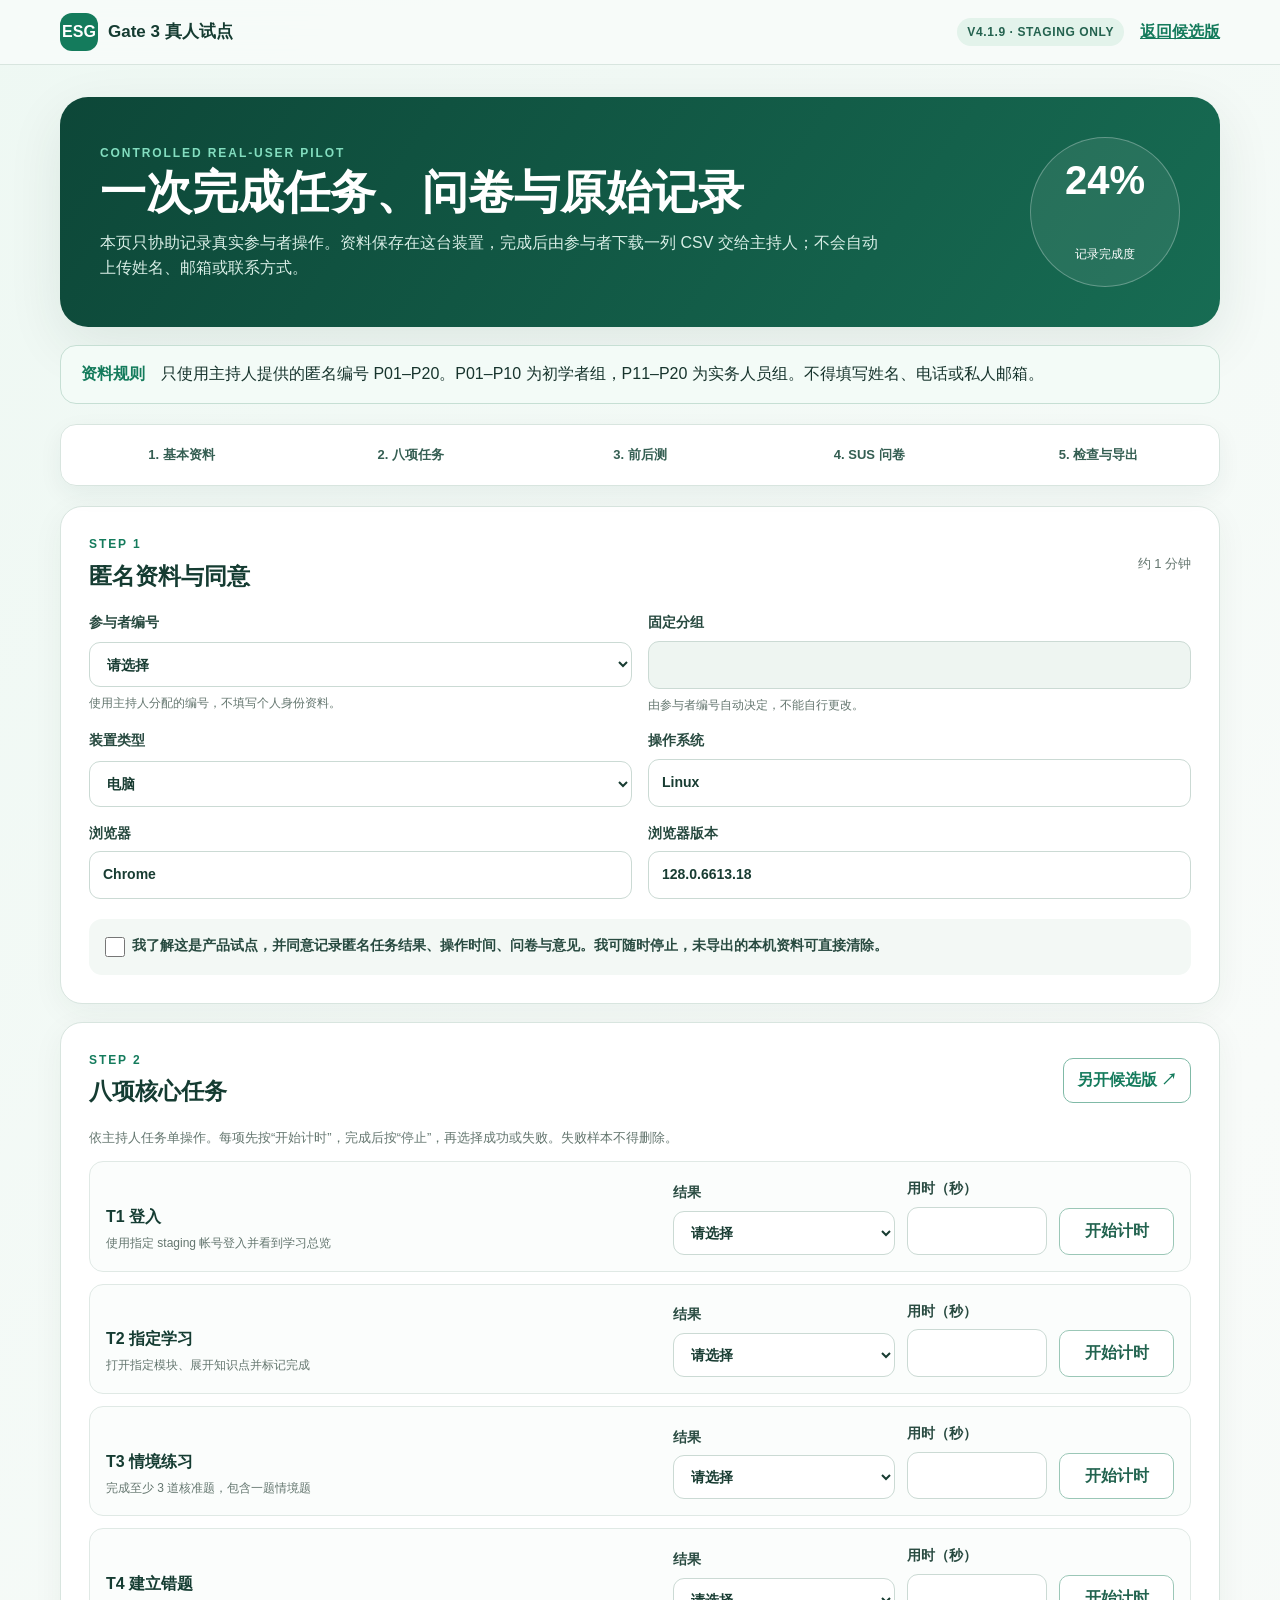
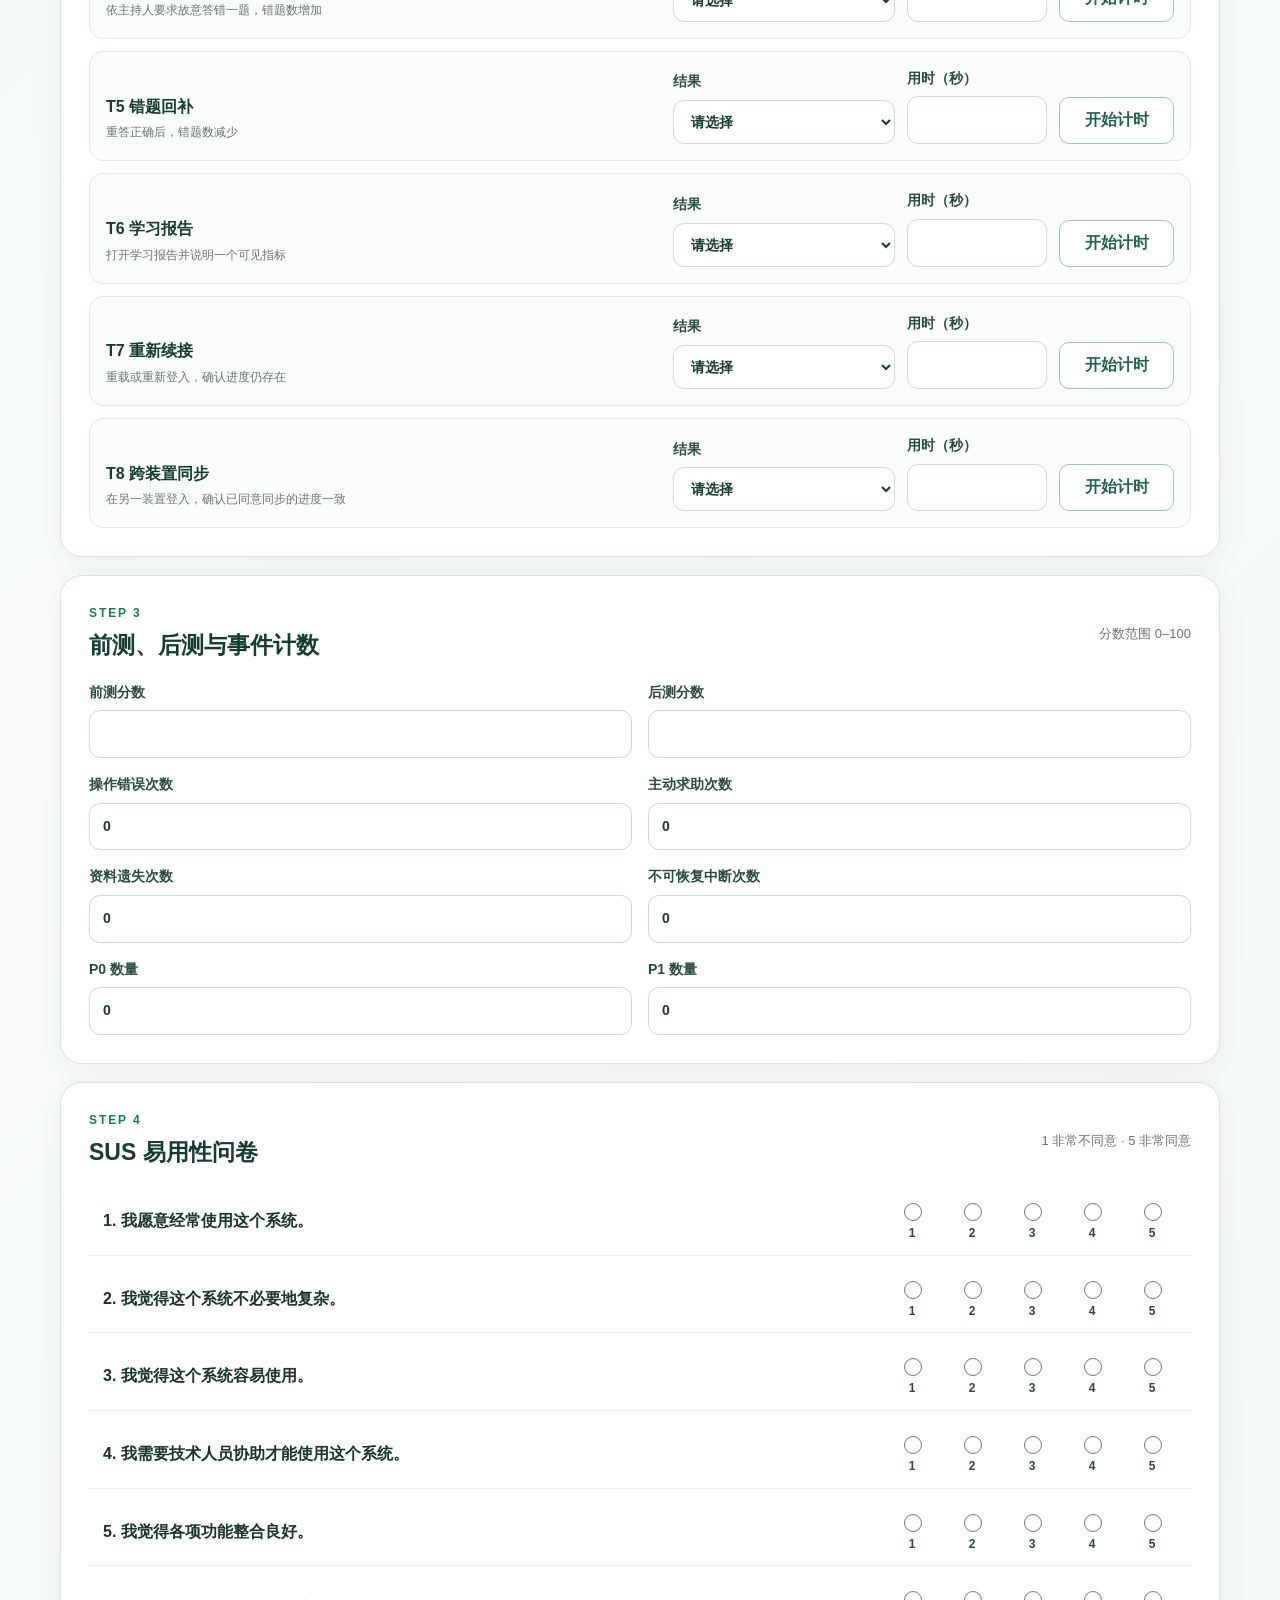
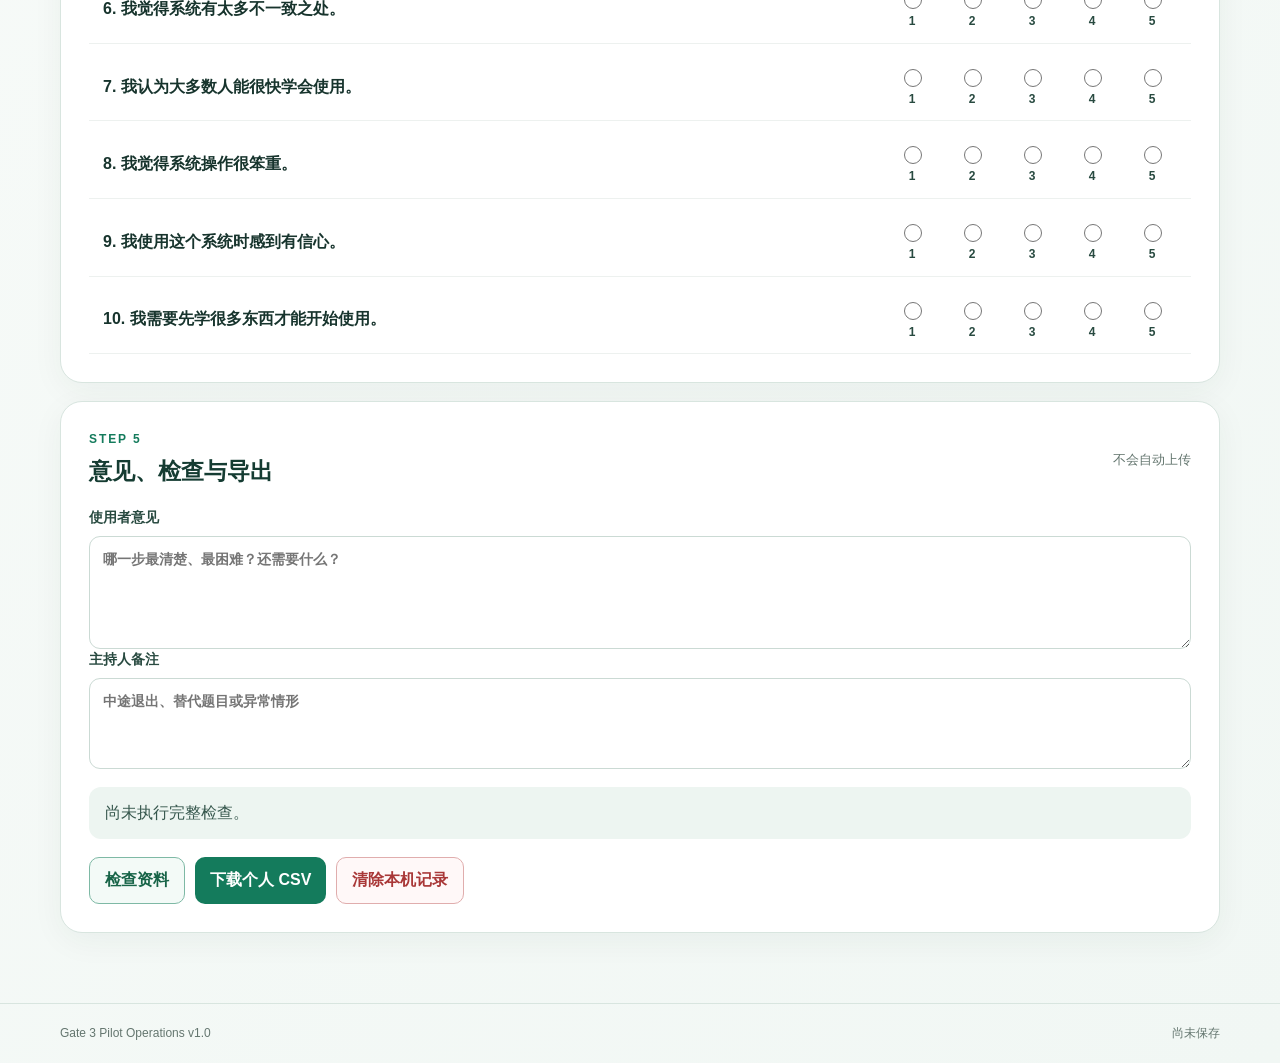
==== pilot.html @ 1724ca21 "feat: add controlled Gate 3 pilot operations" ====
<!doctype html>
<html lang="zh-CN">
<head>
  <meta charset="utf-8">
  <meta name="viewport" content="width=device-width,initial-scale=1,viewport-fit=cover">
  <meta name="referrer" content="no-referrer">
  <meta http-equiv="Content-Security-Policy" content="default-src 'self'; script-src 'self'; style-src 'self'; img-src 'self' data:; font-src 'self'; object-src 'none'; base-uri 'self'; form-action 'self'">
  <title>System-ESG｜Gate 3 真人试点记录</title>
  <link rel="icon" href="assets/favicon.svg" type="image/svg+xml">
  <link rel="stylesheet" href="assets/pilot-v1.css?v=1.0.0">
</head>
<body>
  <header class="topbar">
    <a class="brand" href="index.html" aria-label="返回 System-ESG staging 首页"><span>ESG</span><b>Gate 3 真人试点</b></a>
    <div class="top-actions"><span class="badge">V4.1.9 · STAGING ONLY</span><a href="index.html">返回候选版</a></div>
  </header>

  <main>
    <section class="hero" aria-labelledby="pilotTitle">
      <div><p class="eyebrow">CONTROLLED REAL-USER PILOT</p><h1 id="pilotTitle">一次完成任务、问卷与原始记录</h1><p>本页只协助记录真实参与者操作。资料保存在这台装置，完成后由参与者下载一列 CSV 交给主持人；不会自动上传姓名、邮箱或联系方式。</p></div>
      <div class="hero-score" aria-label="完成进度"><strong id="completionPercent">0%</strong><span>记录完成度</span></div>
    </section>

    <aside class="notice" aria-label="试点资料规则">
      <b>资料规则</b>
      <span>只使用主持人提供的匿名编号 P01–P20。P01–P10 为初学者组，P11–P20 为实务人员组。不得填写姓名、电话或私人邮箱。</span>
    </aside>

    <nav class="steps" aria-label="试点记录步骤">
      <a href="#setup">1. 基本资料</a><a href="#tasks">2. 八项任务</a><a href="#scores">3. 前后测</a><a href="#sus">4. SUS 问卷</a><a href="#export">5. 检查与导出</a>
    </nav>

    <form id="pilotForm" novalidate>
      <section class="panel" id="setup" aria-labelledby="setupTitle">
        <div class="section-head"><div><p>STEP 1</p><h2 id="setupTitle">匿名资料与同意</h2></div><span>约 1 分钟</span></div>
        <div class="grid two">
          <label>参与者编号<select id="participant_id" required aria-describedby="participantHelp"><option value="">请选择</option></select><small id="participantHelp">使用主持人分配的编号，不填写个人身份资料。</small></label>
          <label>固定分组<input id="segment" readonly aria-readonly="true"><small>由参与者编号自动决定，不能自行更改。</small></label>
          <label>装置类型<select id="device" required><option value="">请选择</option><option value="desktop">电脑</option><option value="mobile">手机</option><option value="tablet">平板</option></select></label>
          <label>操作系统<input id="os" required autocomplete="off"></label>
          <label>浏览器<input id="browser" required autocomplete="off"></label>
          <label>浏览器版本<input id="browser_version" required autocomplete="off"></label>
        </div>
        <label class="consent"><input id="pilotConsent" type="checkbox" required> <span>我了解这是产品试点，并同意记录匿名任务结果、操作时间、问卷与意见。我可随时停止，未导出的本机资料可直接清除。</span></label>
      </section>

      <section class="panel" id="tasks" aria-labelledby="tasksTitle">
        <div class="section-head"><div><p>STEP 2</p><h2 id="tasksTitle">八项核心任务</h2></div><a class="launch" href="index.html" target="_blank" rel="noopener">另开候选版 ↗</a></div>
        <p class="help">依主持人任务单操作。每项先按“开始计时”，完成后按“停止”，再选择成功或失败。失败样本不得删除。</p>
        <div class="task-list" id="taskList"></div>
      </section>

      <section class="panel" id="scores" aria-labelledby="scoresTitle">
        <div class="section-head"><div><p>STEP 3</p><h2 id="scoresTitle">前测、后测与事件计数</h2></div><span>分数范围 0–100</span></div>
        <div class="grid two">
          <label>前测分数<input id="pre_score" type="number" min="0" max="100" step="1" inputmode="numeric" required></label>
          <label>后测分数<input id="post_score" type="number" min="0" max="100" step="1" inputmode="numeric" required></label>
          <label>操作错误次数<input id="operation_error_count" type="number" min="0" step="1" value="0" inputmode="numeric" required></label>
          <label>主动求助次数<input id="help_count" type="number" min="0" step="1" value="0" inputmode="numeric" required></label>
          <label>资料遗失次数<input id="data_loss_count" type="number" min="0" step="1" value="0" inputmode="numeric" required></label>
          <label>不可恢复中断次数<input id="unrecoverable_block_count" type="number" min="0" step="1" value="0" inputmode="numeric" required></label>
          <label>P0 数量<input id="p0_count" type="number" min="0" step="1" value="0" inputmode="numeric" required></label>
          <label>P1 数量<input id="p1_count" type="number" min="0" step="1" value="0" inputmode="numeric" required></label>
        </div>
      </section>

      <section class="panel" id="sus" aria-labelledby="susTitle">
        <div class="section-head"><div><p>STEP 4</p><h2 id="susTitle">SUS 易用性问卷</h2></div><span>1 非常不同意 · 5 非常同意</span></div>
        <div id="susList" class="sus-list"></div>
      </section>

      <section class="panel" id="export" aria-labelledby="exportTitle">
        <div class="section-head"><div><p>STEP 5</p><h2 id="exportTitle">意见、检查与导出</h2></div><span>不会自动上传</span></div>
        <label>使用者意见<textarea id="feedback" rows="4" maxlength="1000" placeholder="哪一步最清楚、最困难？还需要什么？"></textarea></label>
        <label>主持人备注<textarea id="notes" rows="3" maxlength="1000" placeholder="中途退出、替代题目或异常情形"></textarea></label>
        <div class="validation" id="validationResult" role="status" aria-live="polite">尚未执行完整检查。</div>
        <div class="actions"><button class="secondary" id="validatePilot" type="button">检查资料</button><button class="primary" id="exportPilot" type="button">下载个人 CSV</button><button class="danger" id="resetPilot" type="button">清除本机记录</button></div>
      </section>
    </form>
  </main>

  <footer><span>Gate 3 Pilot Operations v1.0</span><span id="saveState" role="status" aria-live="polite">尚未保存</span></footer>
  <script src="assets/pilot-v1.js?v=1.0.0" defer></script>
</body>
</html>
---- assets/pilot-v1.css ----
:root{--ink:#153c32;--brand:#147b5c;--brand2:#2fba8c;--paper:#f6faf7;--line:#d8e5df;--muted:#64766f;--danger:#a93838;--shadow:0 18px 55px rgba(19,59,48,.09)}
*{box-sizing:border-box}html{scroll-behavior:smooth}body{margin:0;background:linear-gradient(135deg,#eef8f3 0,#f8fbf9 42%,#f1f7f4 100%);color:#17342d;font-family:Inter,"Noto Sans SC","Microsoft YaHei",sans-serif;line-height:1.55}.topbar{position:sticky;top:0;z-index:10;display:flex;align-items:center;justify-content:space-between;padding:13px max(24px,calc((100vw - 1160px)/2));background:rgba(247,251,249,.94);border-bottom:1px solid var(--line);backdrop-filter:blur(14px)}.brand{display:flex;align-items:center;gap:10px;color:var(--ink);text-decoration:none}.brand span{display:grid;place-items:center;width:38px;height:38px;border-radius:12px;background:var(--brand);color:#fff;font-weight:800}.brand b{font-size:17px}.top-actions{display:flex;gap:16px;align-items:center}.top-actions a{color:var(--brand);font-weight:700}.badge{padding:5px 10px;border-radius:999px;background:#e3f3eb;color:#24624f;font-size:12px;font-weight:800;letter-spacing:.05em}main{width:min(1160px,calc(100% - 32px));margin:32px auto 70px}.hero{display:flex;align-items:center;justify-content:space-between;gap:28px;padding:40px;border-radius:28px;background:linear-gradient(125deg,#0d4738,#176c53);color:#fff;box-shadow:var(--shadow)}.eyebrow,.section-head p{margin:0 0 5px;color:#83dec0;font-size:12px;font-weight:800;letter-spacing:.16em}.hero h1{max-width:760px;margin:0 0 12px;font-size:clamp(28px,5vw,46px);line-height:1.12}.hero p:not(.eyebrow){max-width:780px;margin:0;color:#d8eee6}.hero-score{flex:0 0 150px;display:grid;place-items:center;min-height:150px;border:1px solid rgba(255,255,255,.28);border-radius:50%;background:rgba(255,255,255,.08)}.hero-score strong{font-size:40px;line-height:1}.hero-score span{font-size:12px}.notice{display:flex;gap:16px;margin:18px 0;padding:16px 20px;border:1px solid #c6dfd4;border-radius:16px;background:#f3fbf7}.notice b{white-space:nowrap;color:var(--brand)}.steps{position:sticky;top:65px;z-index:9;display:flex;gap:8px;margin:20px 0;padding:10px;border:1px solid var(--line);border-radius:16px;background:rgba(255,255,255,.94);overflow:auto;box-shadow:0 8px 25px rgba(20,58,48,.06)}.steps a{flex:1;min-width:135px;padding:10px;border-radius:10px;color:#345e52;text-align:center;text-decoration:none;font-size:13px;font-weight:750}.steps a:hover,.steps a:focus-visible{background:#e6f5ee;outline:2px solid #49a98a;outline-offset:1px}.panel{scroll-margin-top:140px;margin:18px 0;padding:28px;border:1px solid var(--line);border-radius:22px;background:#fff;box-shadow:0 8px 32px rgba(20,58,48,.05)}.section-head{display:flex;align-items:center;justify-content:space-between;gap:16px;margin-bottom:18px}.section-head h2{margin:0;color:var(--ink);font-size:23px}.section-head p{color:var(--brand)}.section-head>span,.help{color:var(--muted);font-size:13px}.grid{display:grid;gap:16px}.grid.two{grid-template-columns:repeat(2,minmax(0,1fr))}label{display:grid;gap:7px;color:#284a40;font-size:14px;font-weight:750}label small{color:var(--muted);font-size:12px;font-weight:500}input,select,textarea{width:100%;padding:12px 13px;border:1px solid #cbdad4;border-radius:11px;background:#fff;color:#183c32;font:inherit}input:focus,select:focus,textarea:focus{border-color:#26906d;outline:3px solid rgba(38,144,109,.15)}input[readonly]{background:#eef5f1;color:#526961}.consent{grid-template-columns:auto 1fr;align-items:start;margin-top:20px;padding:16px;border-radius:13px;background:#f3f8f5}.consent input{width:20px;height:20px;margin:2px 0}.launch{padding:9px 13px;border:1px solid #80baa7;border-radius:10px;color:var(--brand);font-weight:750;text-decoration:none}.task-list{display:grid;gap:12px}.task-row{display:grid;grid-template-columns:minmax(240px,1.5fr) minmax(130px,.6fr) 140px 115px;align-items:end;gap:12px;padding:16px;border:1px solid #e0e9e5;border-radius:14px;background:#fbfdfc}.task-copy b{display:block;color:var(--ink)}.task-copy span{color:var(--muted);font-size:12px}.timer-button,.primary,.secondary,.danger{min-height:44px;border-radius:10px;padding:10px 15px;font:inherit;font-weight:800;cursor:pointer}.timer-button{border:1px solid #9bc7b7;background:#fff;color:#22634f}.timer-button.running{background:#fff0dc;border-color:#e0a55c;color:#855216}.primary{border:0;background:var(--brand);color:#fff}.secondary{border:1px solid #7eb9a5;background:#f3faf7;color:#176448}.danger{border:1px solid #e0adad;background:#fff8f8;color:var(--danger)}button:focus-visible,a:focus-visible{outline:3px solid #efc15f;outline-offset:2px}.sus-list{display:grid;gap:10px}.sus-row{display:grid;grid-template-columns:minmax(260px,1fr) repeat(5,54px);gap:6px;align-items:center;padding:12px;border-bottom:1px solid #edf1ef}.sus-row fieldset{display:contents}.sus-row legend{font-weight:650}.sus-choice{display:grid;place-items:center;gap:3px;font-size:12px;font-weight:600}.sus-choice input{width:18px;height:18px}.validation{margin:18px 0;padding:14px 16px;border-radius:12px;background:#edf5f1;color:#36574d}.validation.error{background:#fff1f1;color:#812f2f}.validation.success{background:#e4f6ed;color:#176448}.actions{display:flex;flex-wrap:wrap;gap:10px}footer{display:flex;justify-content:space-between;padding:20px max(24px,calc((100vw - 1160px)/2));border-top:1px solid var(--line);color:var(--muted);font-size:12px}
@media(max-width:760px){.topbar{padding:10px 14px}.brand b{font-size:14px}.badge{display:none}.top-actions{gap:8px;font-size:13px}main{width:min(100% - 20px,1160px);margin-top:18px}.hero{align-items:flex-start;padding:25px 20px;border-radius:20px}.hero-score{flex-basis:86px;min-height:86px}.hero-score strong{font-size:26px}.hero-score span{font-size:10px}.notice{display:block}.notice b{display:block;margin-bottom:5px}.steps{top:59px;margin:12px 0}.panel{scroll-margin-top:128px;padding:20px 15px;border-radius:17px}.section-head{align-items:flex-start}.section-head h2{font-size:20px}.grid.two{grid-template-columns:1fr}.task-row{grid-template-columns:1fr 1fr}.task-copy{grid-column:1/-1}.sus-row{grid-template-columns:1fr repeat(5,1fr);padding:13px 2px}.sus-row legend{grid-column:1/-1;margin-bottom:6px}.actions button{flex:1 1 145px}.hero p:not(.eyebrow){font-size:14px}footer{padding:18px 14px}}
@media(max-width:430px){.hero{display:block}.hero-score{width:90px;margin:20px 0 0}.task-row{grid-template-columns:1fr}.task-copy{grid-column:auto}.sus-row{grid-template-columns:repeat(5,1fr)}.sus-row legend{grid-column:1/-1}.section-head{display:block}.section-head>a,.section-head>span{display:inline-block;margin-top:8px}}
@media(prefers-reduced-motion:reduce){html{scroll-behavior:auto}}
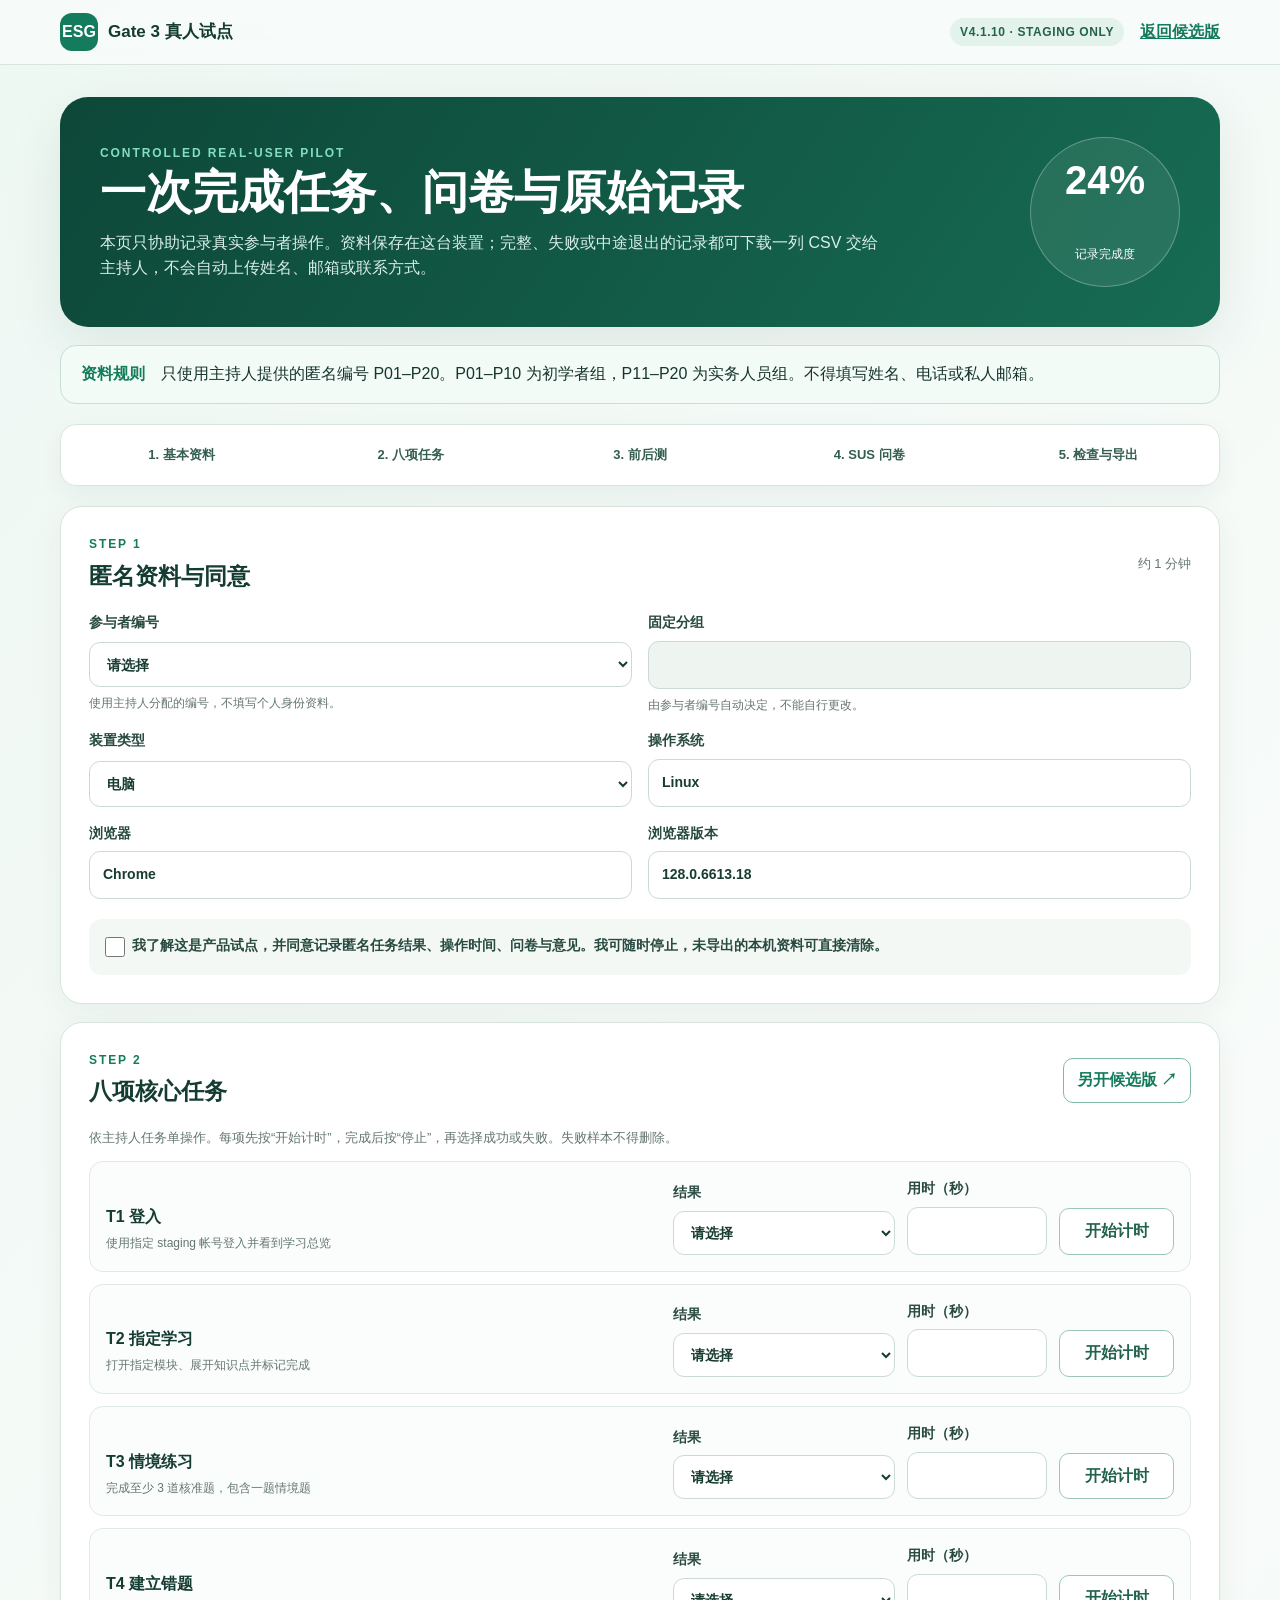
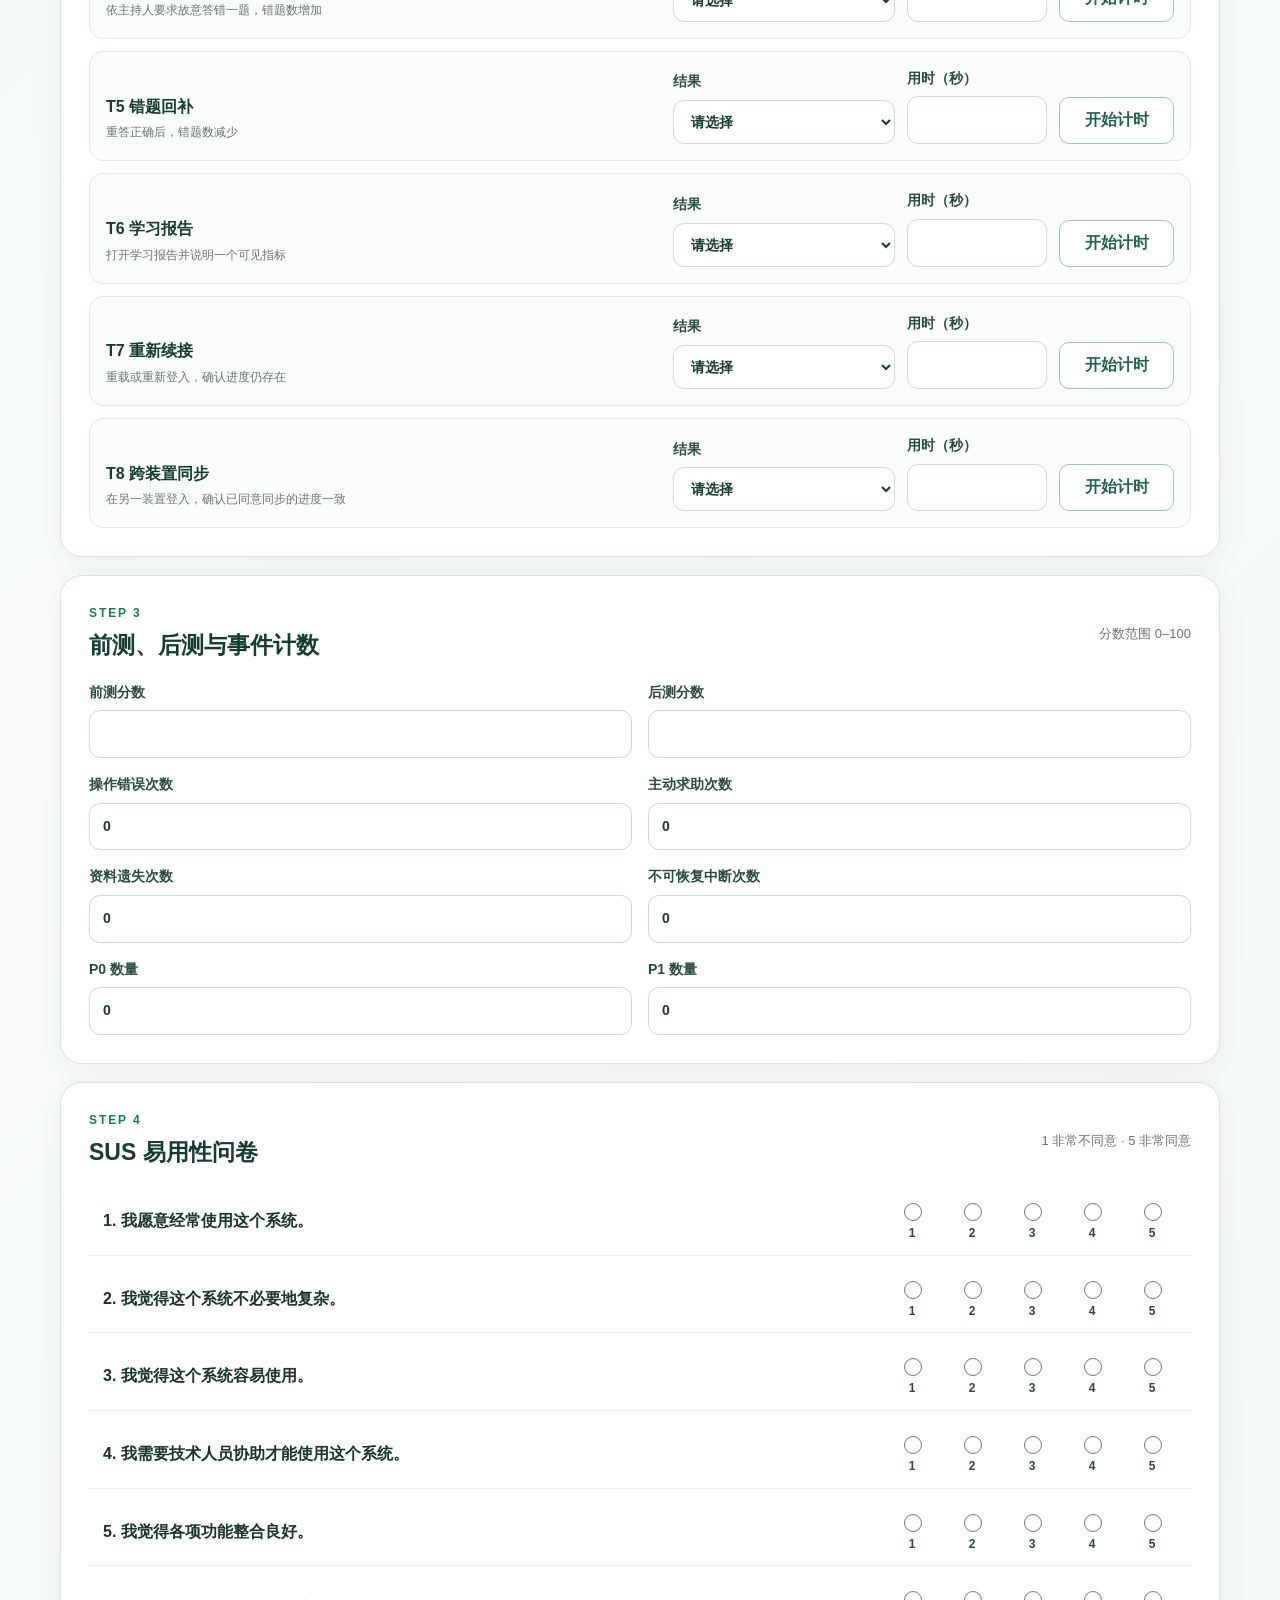
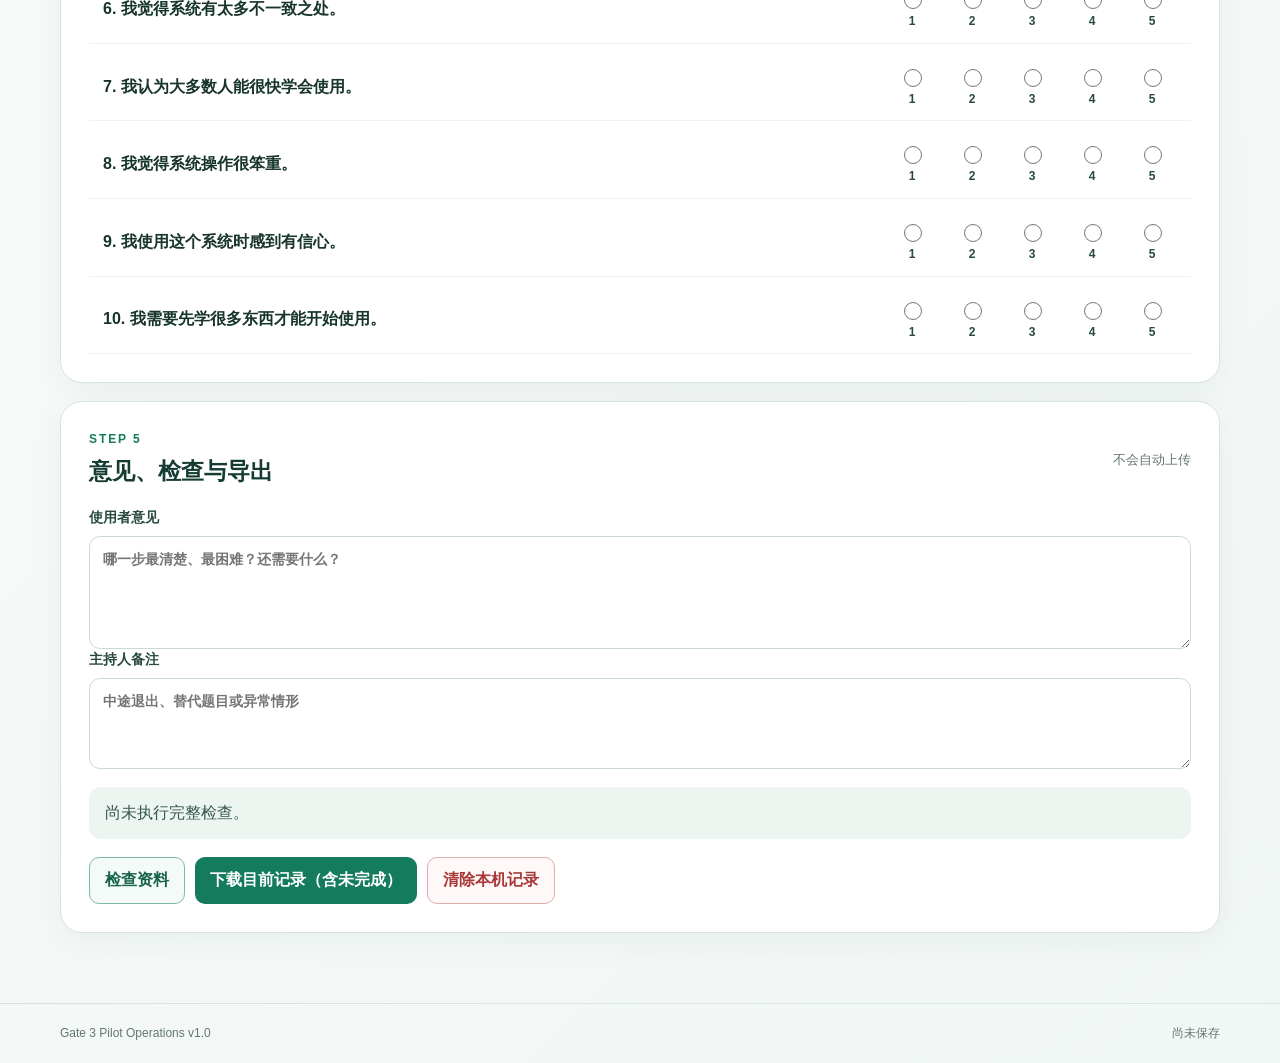
==== commit 7756b8c1: "fix: preserve incomplete pilots and preempt stale sync" ====
--- a/pilot.html
+++ b/pilot.html
@@ -12,12 +12,12 @@
 <body>
   <header class="topbar">
     <a class="brand" href="index.html" aria-label="返回 System-ESG staging 首页"><span>ESG</span><b>Gate 3 真人试点</b></a>
-    <div class="top-actions"><span class="badge">V4.1.9 · STAGING ONLY</span><a href="index.html">返回候选版</a></div>
+    <div class="top-actions"><span class="badge">V4.1.10 · STAGING ONLY</span><a href="index.html">返回候选版</a></div>
   </header>
 
   <main>
     <section class="hero" aria-labelledby="pilotTitle">
-      <div><p class="eyebrow">CONTROLLED REAL-USER PILOT</p><h1 id="pilotTitle">一次完成任务、问卷与原始记录</h1><p>本页只协助记录真实参与者操作。资料保存在这台装置，完成后由参与者下载一列 CSV 交给主持人；不会自动上传姓名、邮箱或联系方式。</p></div>
+      <div><p class="eyebrow">CONTROLLED REAL-USER PILOT</p><h1 id="pilotTitle">一次完成任务、问卷与原始记录</h1><p>本页只协助记录真实参与者操作。资料保存在这台装置；完整、失败或中途退出的记录都可下载一列 CSV 交给主持人，不会自动上传姓名、邮箱或联系方式。</p></div>
       <div class="hero-score" aria-label="完成进度"><strong id="completionPercent">0%</strong><span>记录完成度</span></div>
     </section>
 
@@ -74,7 +74,7 @@
         <label>使用者意见<textarea id="feedback" rows="4" maxlength="1000" placeholder="哪一步最清楚、最困难？还需要什么？"></textarea></label>
         <label>主持人备注<textarea id="notes" rows="3" maxlength="1000" placeholder="中途退出、替代题目或异常情形"></textarea></label>
         <div class="validation" id="validationResult" role="status" aria-live="polite">尚未执行完整检查。</div>
-        <div class="actions"><button class="secondary" id="validatePilot" type="button">检查资料</button><button class="primary" id="exportPilot" type="button">下载个人 CSV</button><button class="danger" id="resetPilot" type="button">清除本机记录</button></div>
+        <div class="actions"><button class="secondary" id="validatePilot" type="button">检查资料</button><button class="primary" id="exportPilot" type="button">下载目前记录（含未完成）</button><button class="danger" id="resetPilot" type="button">清除本机记录</button></div>
       </section>
     </form>
   </main>
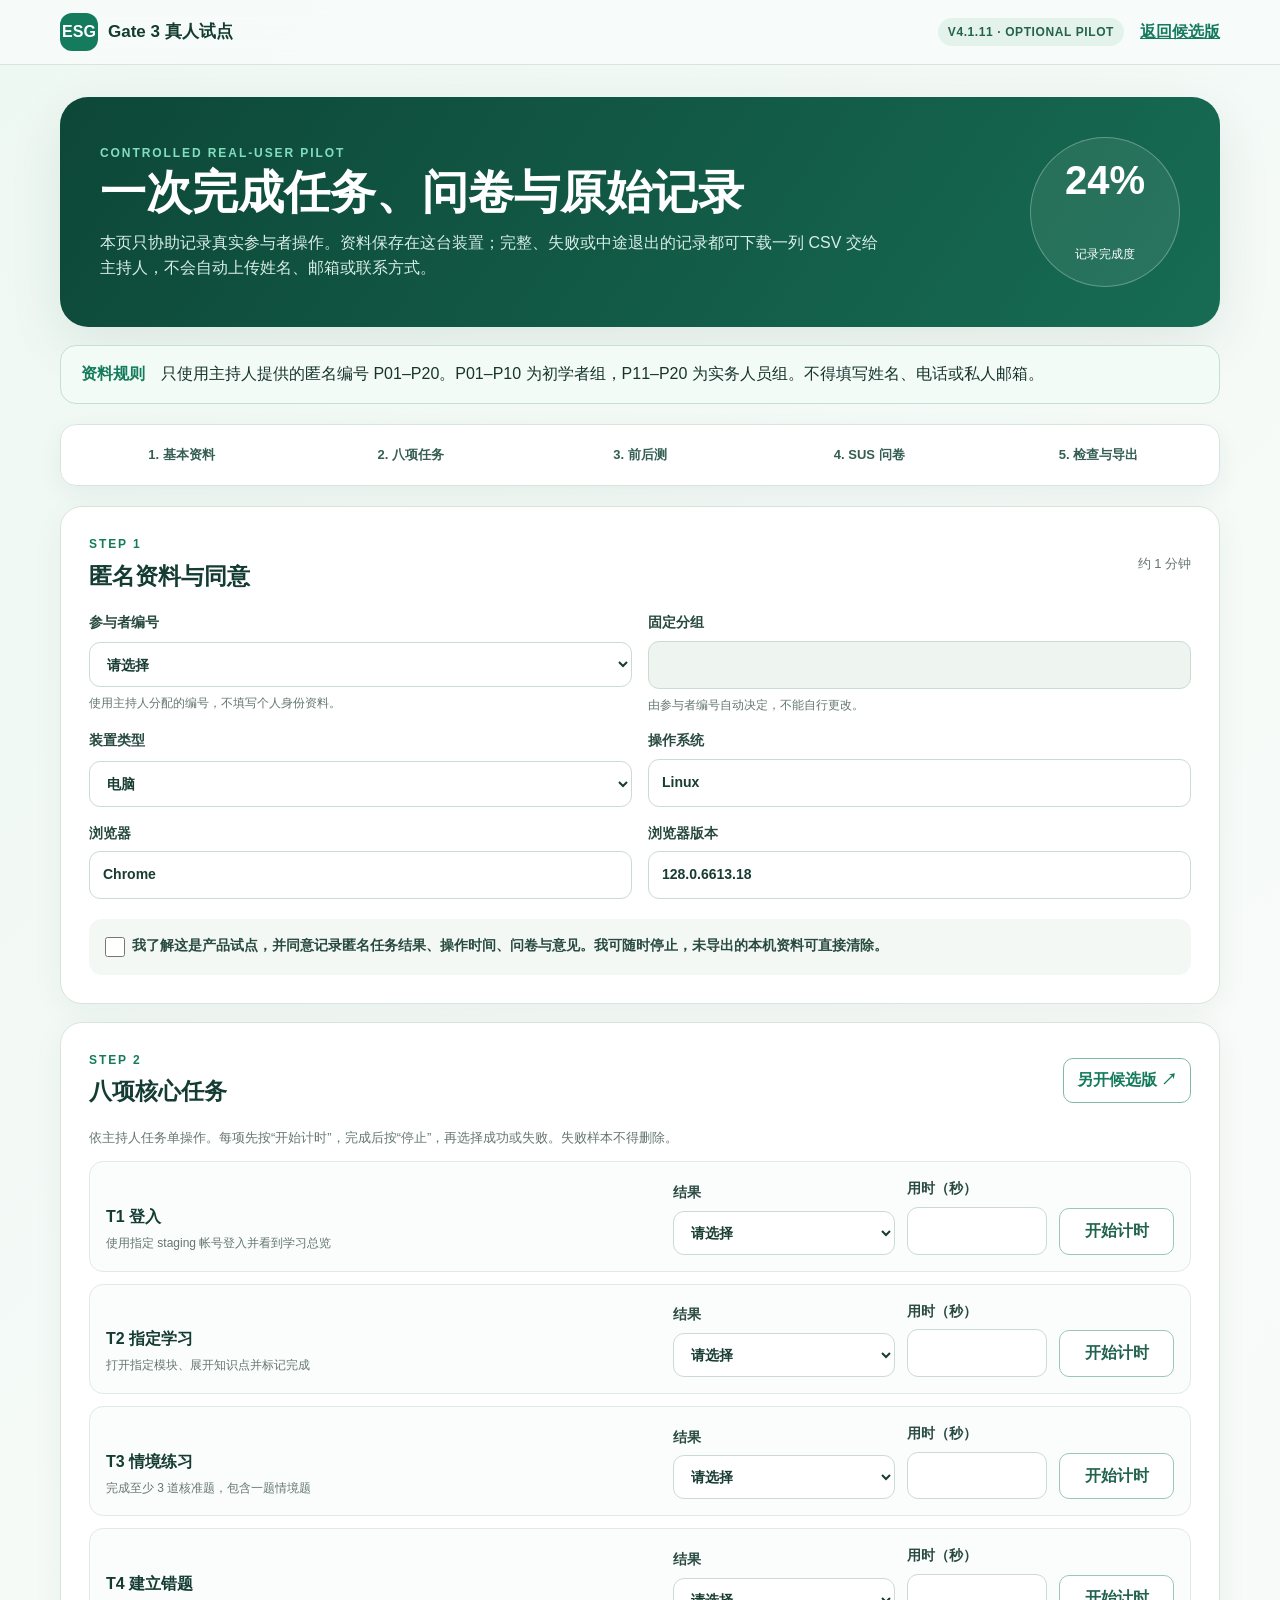
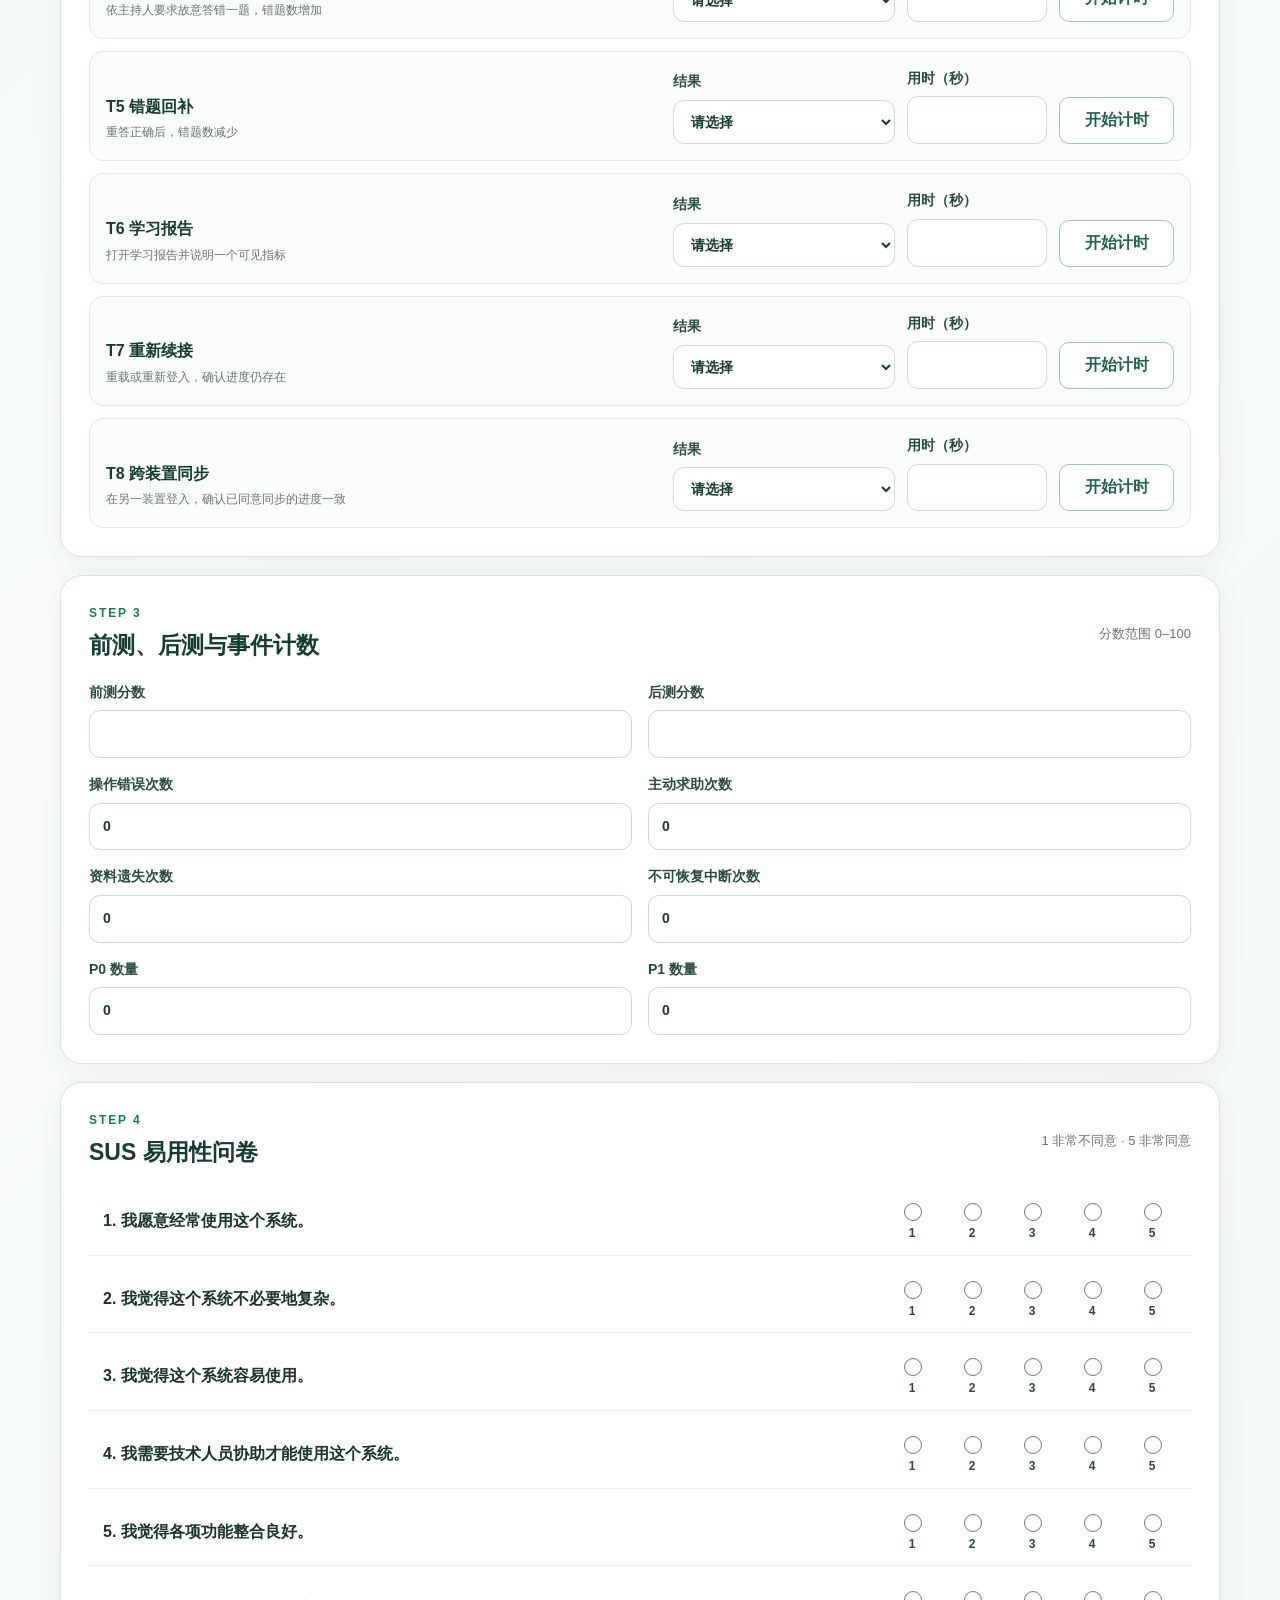
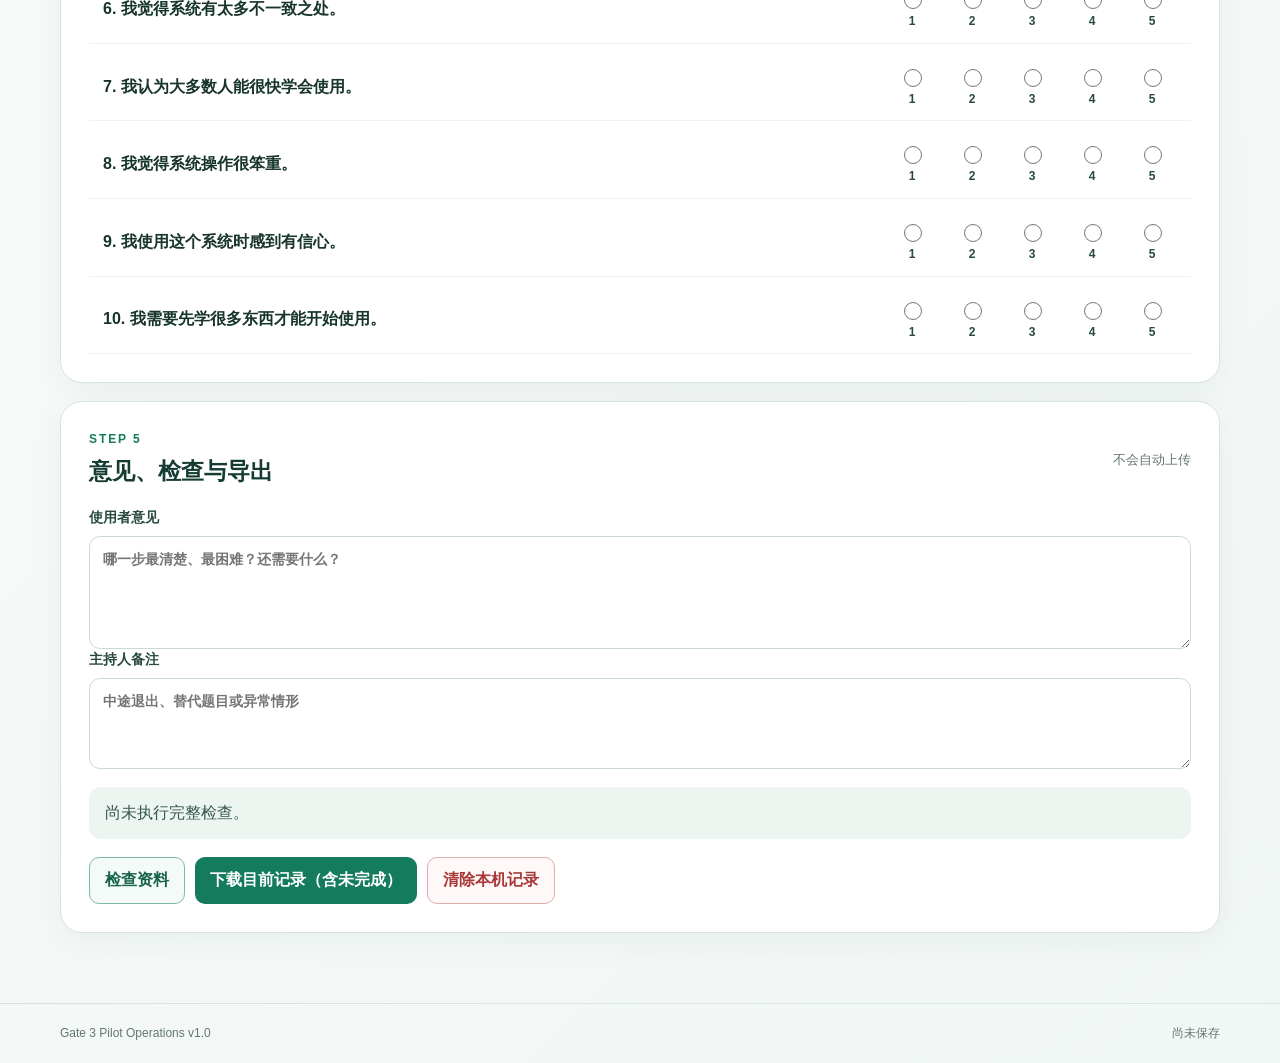
==== commit f2ce85d4: "fix: complete V4.1.11 technical acceptance" ====
--- a/pilot.html
+++ b/pilot.html
@@ -12,7 +12,7 @@
 <body>
   <header class="topbar">
     <a class="brand" href="index.html" aria-label="返回 System-ESG staging 首页"><span>ESG</span><b>Gate 3 真人试点</b></a>
-    <div class="top-actions"><span class="badge">V4.1.10 · STAGING ONLY</span><a href="index.html">返回候选版</a></div>
+    <div class="top-actions"><span class="badge">V4.1.11 · OPTIONAL PILOT</span><a href="index.html">返回候选版</a></div>
   </header>
 
   <main>
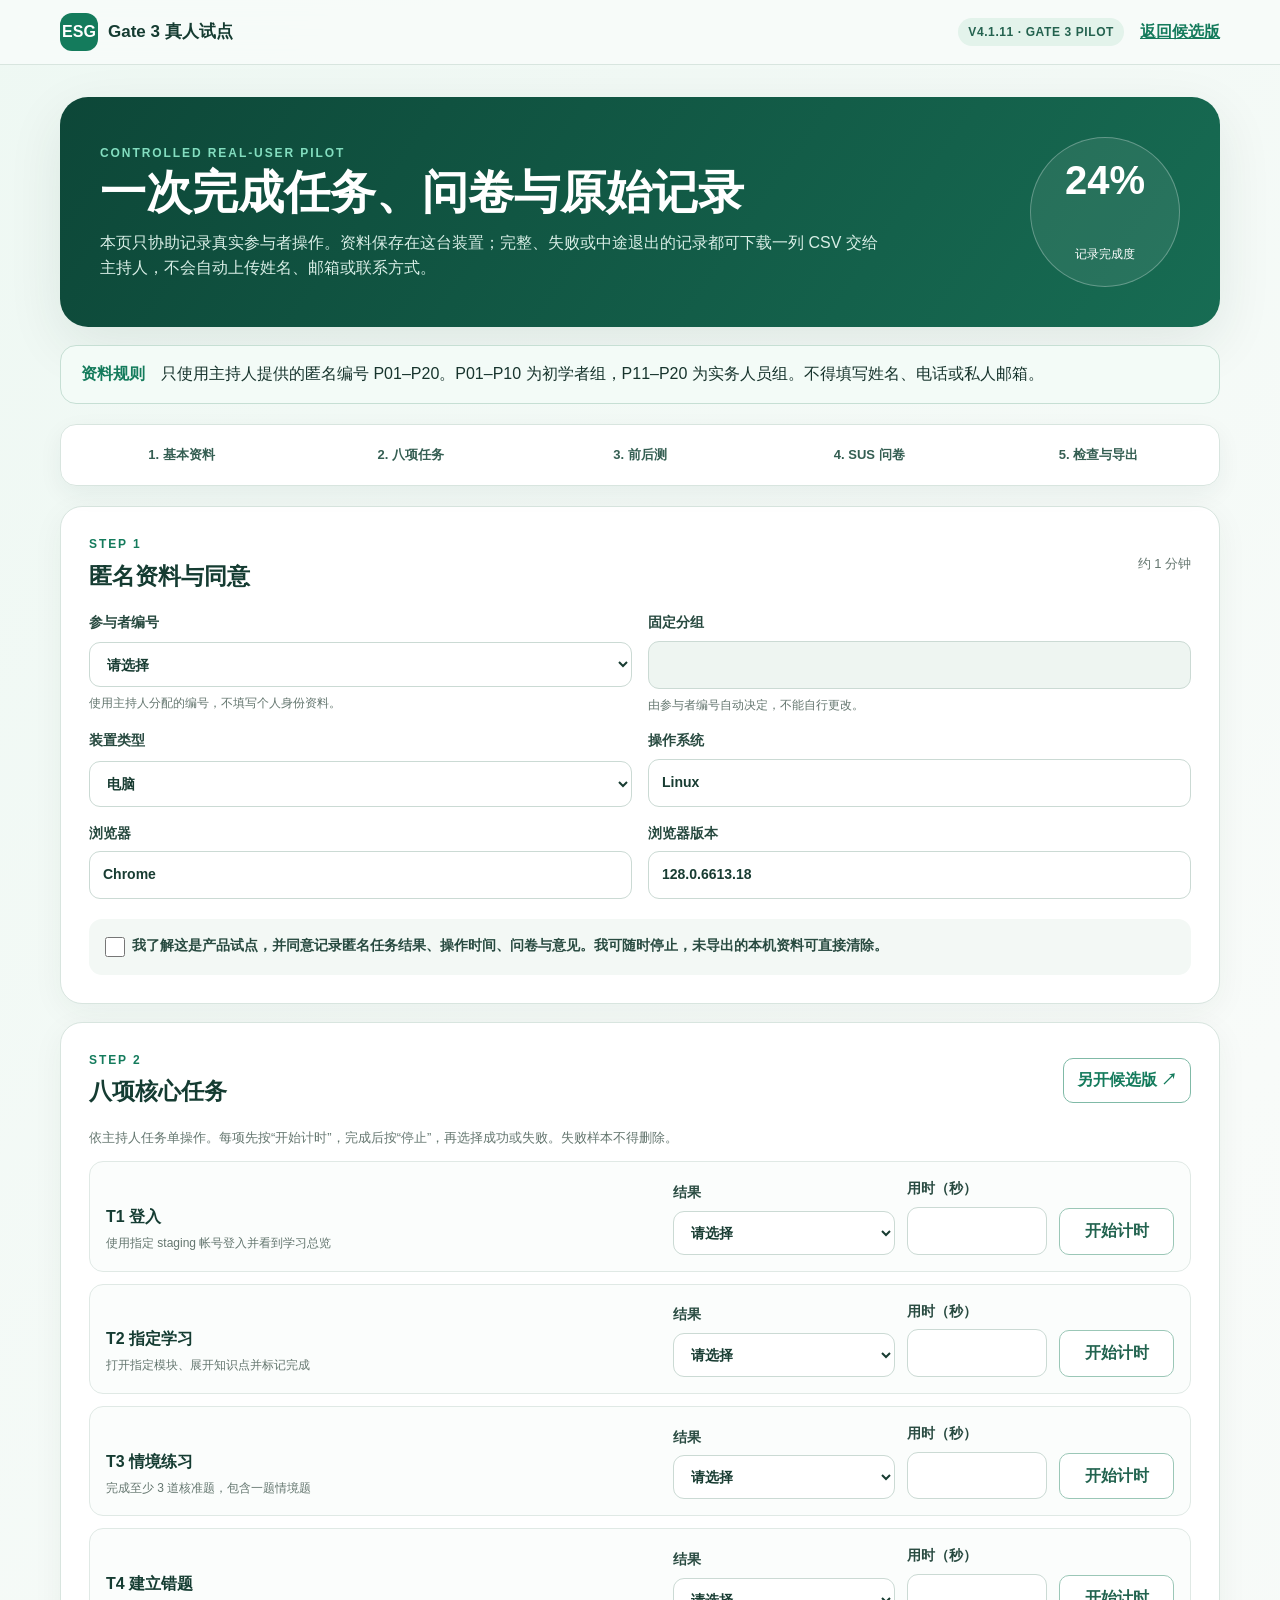
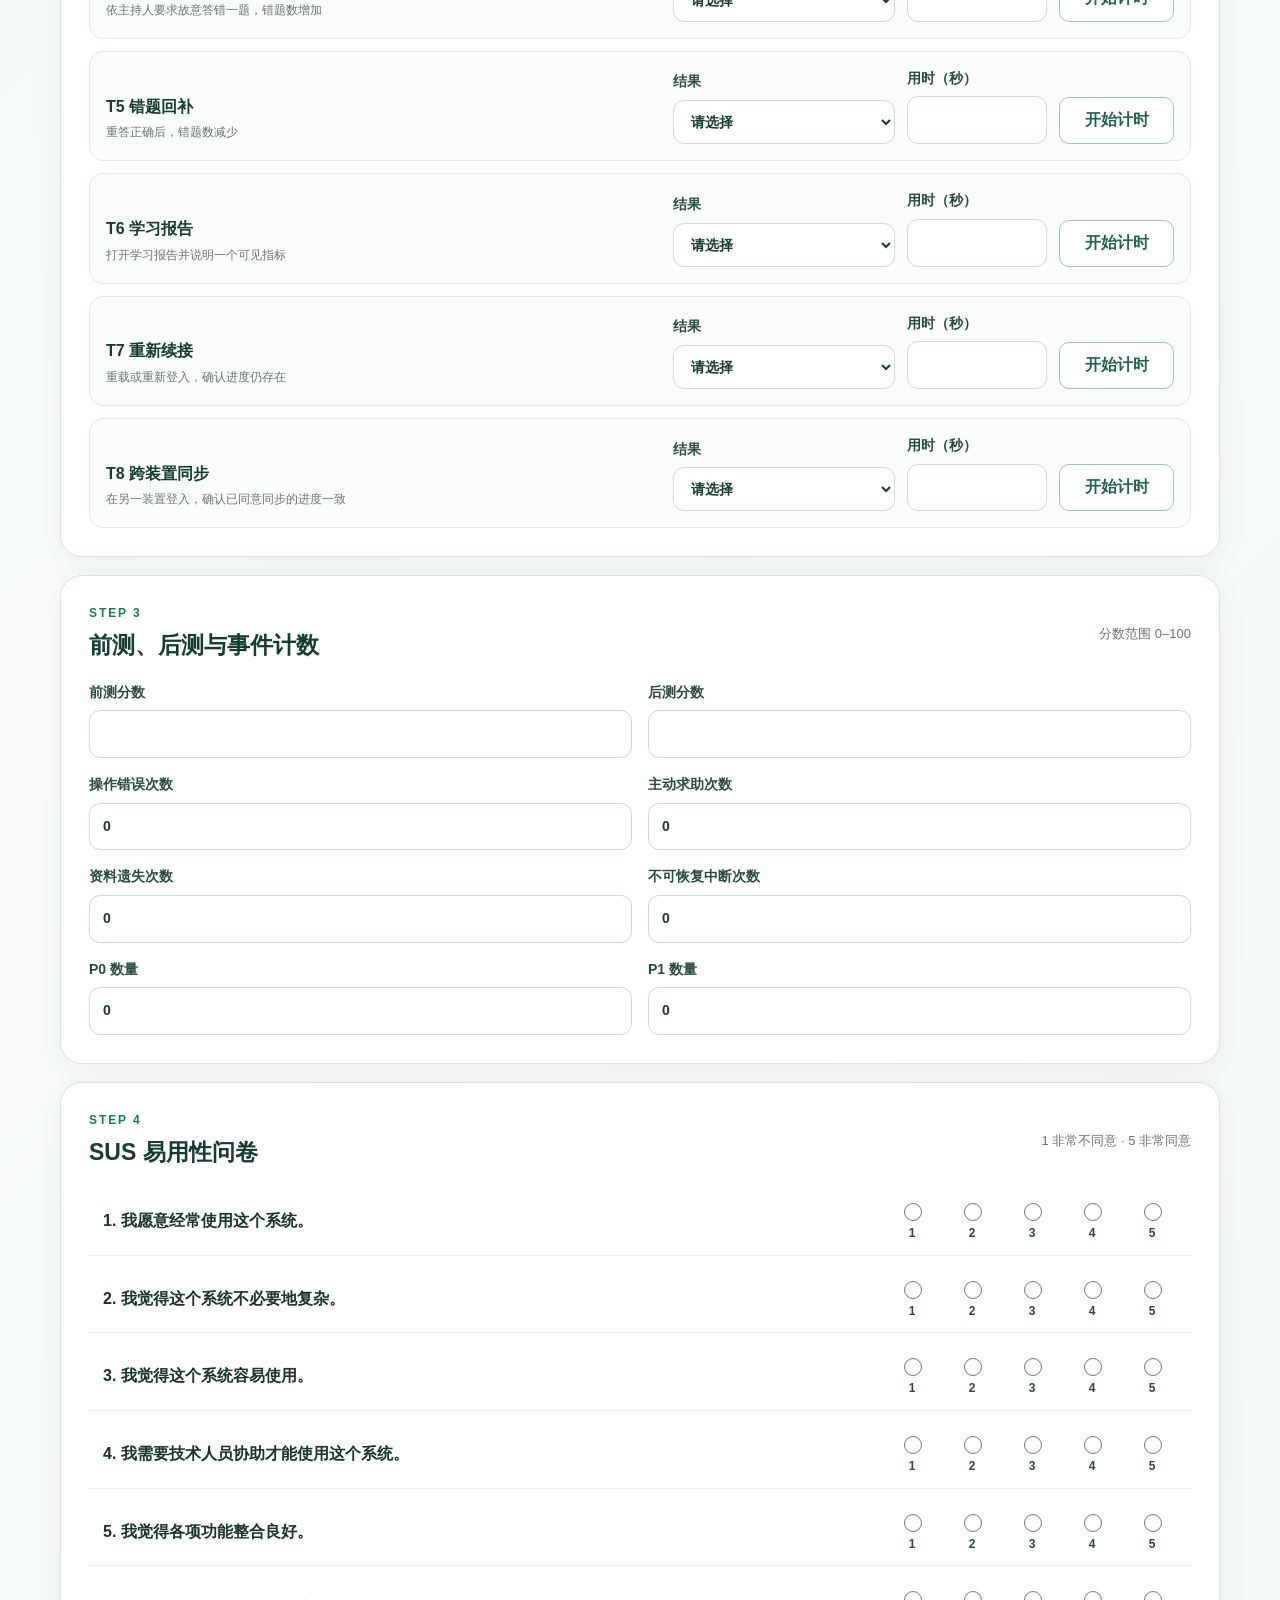
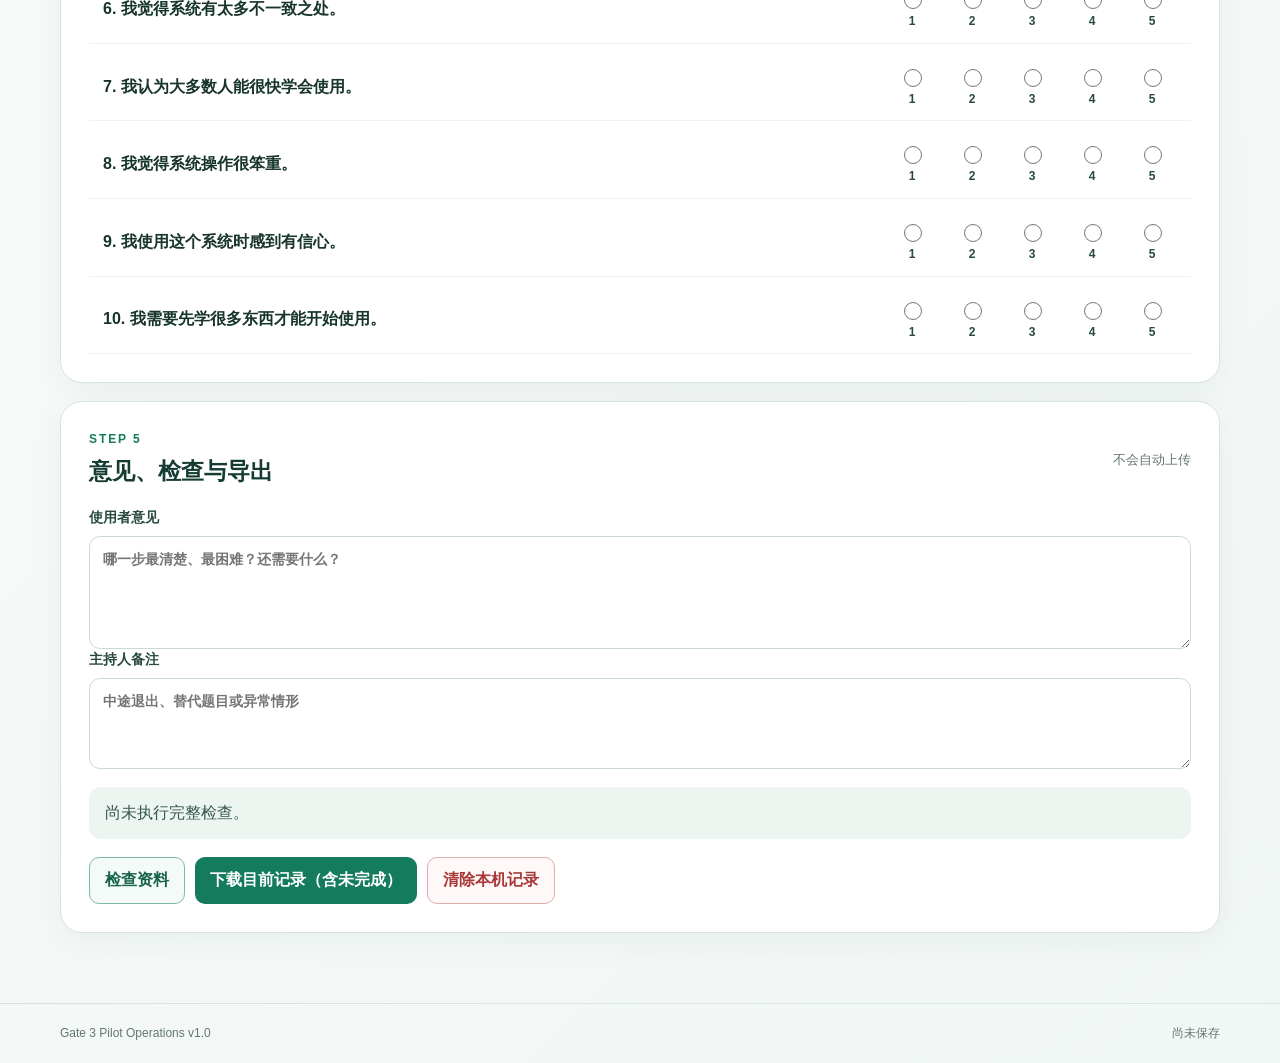
==== commit 7d36f275: "fix: stabilize V4.1.11 staging acceptance" ====
--- a/pilot.html
+++ b/pilot.html
@@ -12,7 +12,7 @@
 <body>
   <header class="topbar">
     <a class="brand" href="index.html" aria-label="返回 System-ESG staging 首页"><span>ESG</span><b>Gate 3 真人试点</b></a>
-    <div class="top-actions"><span class="badge">V4.1.11 · OPTIONAL PILOT</span><a href="index.html">返回候选版</a></div>
+    <div class="top-actions"><span class="badge">V4.1.11 · GATE 3 PILOT</span><a href="index.html">返回候选版</a></div>
   </header>
 
   <main>
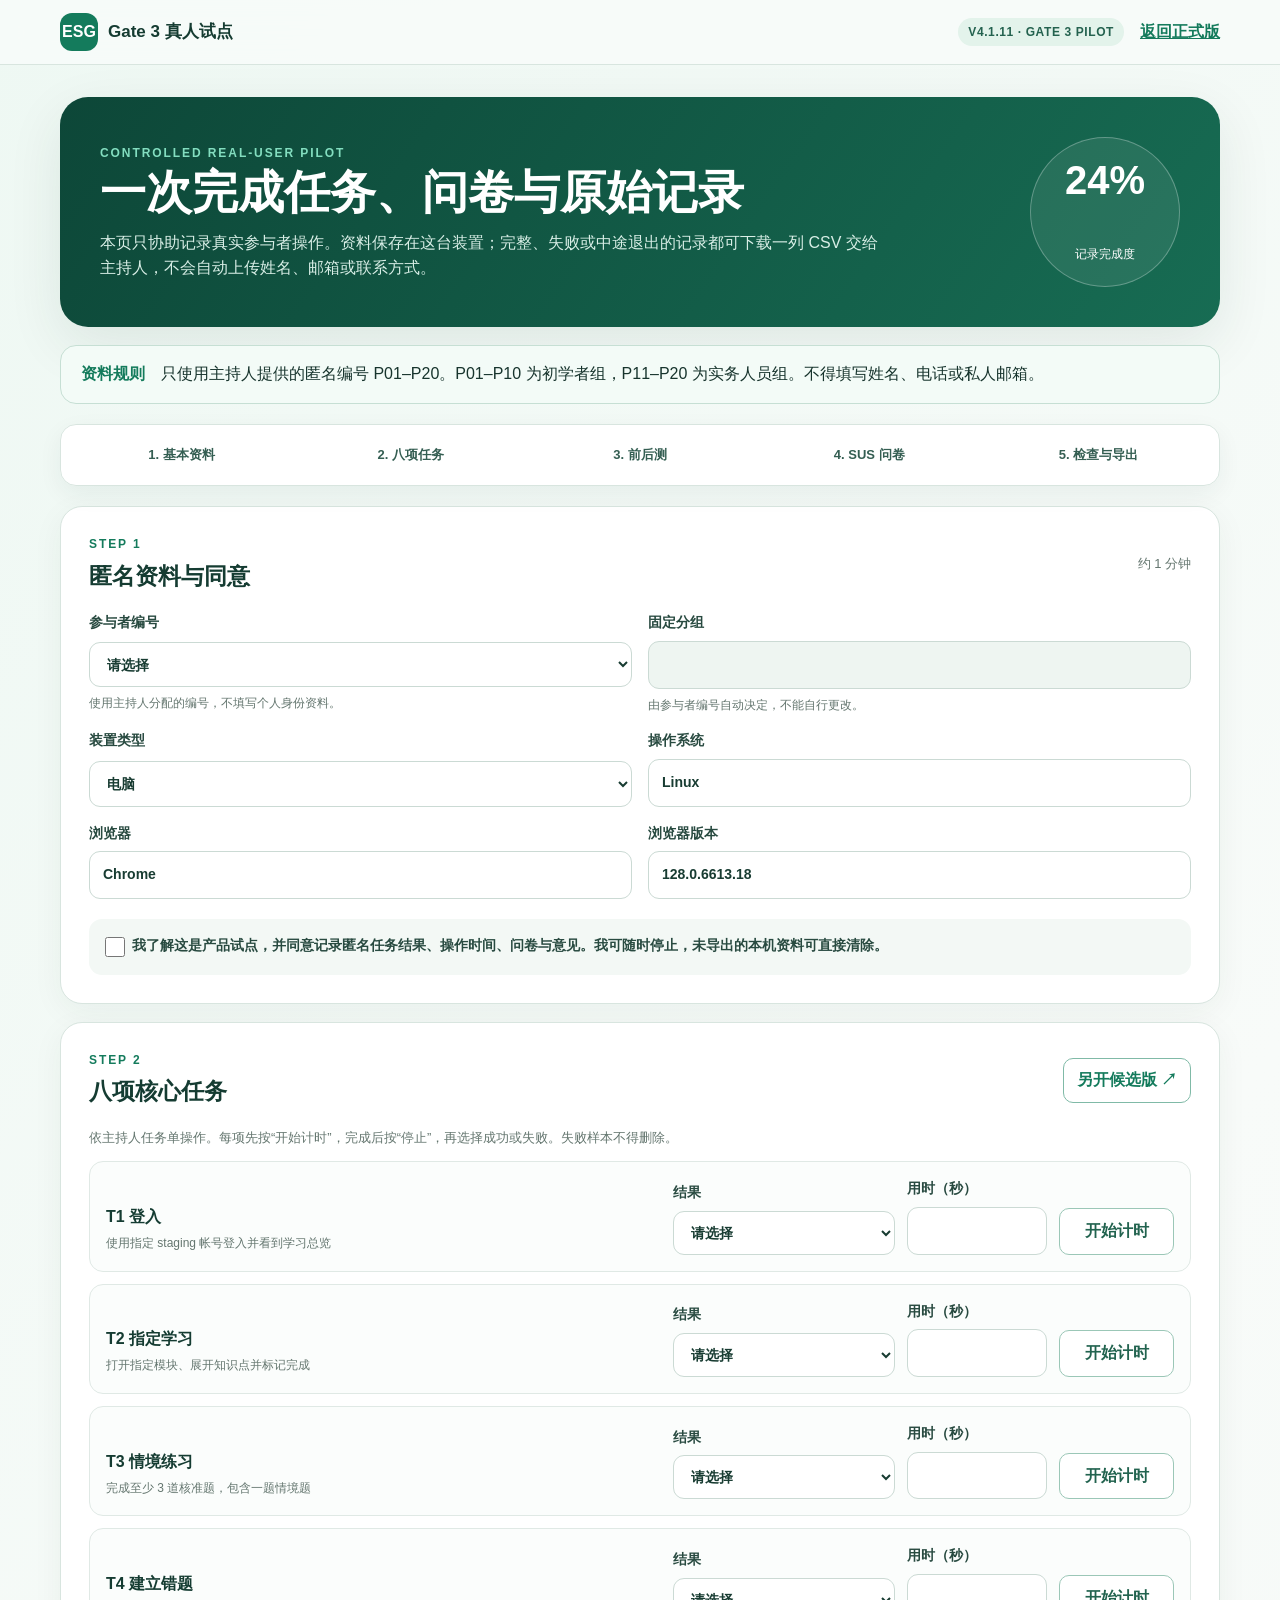
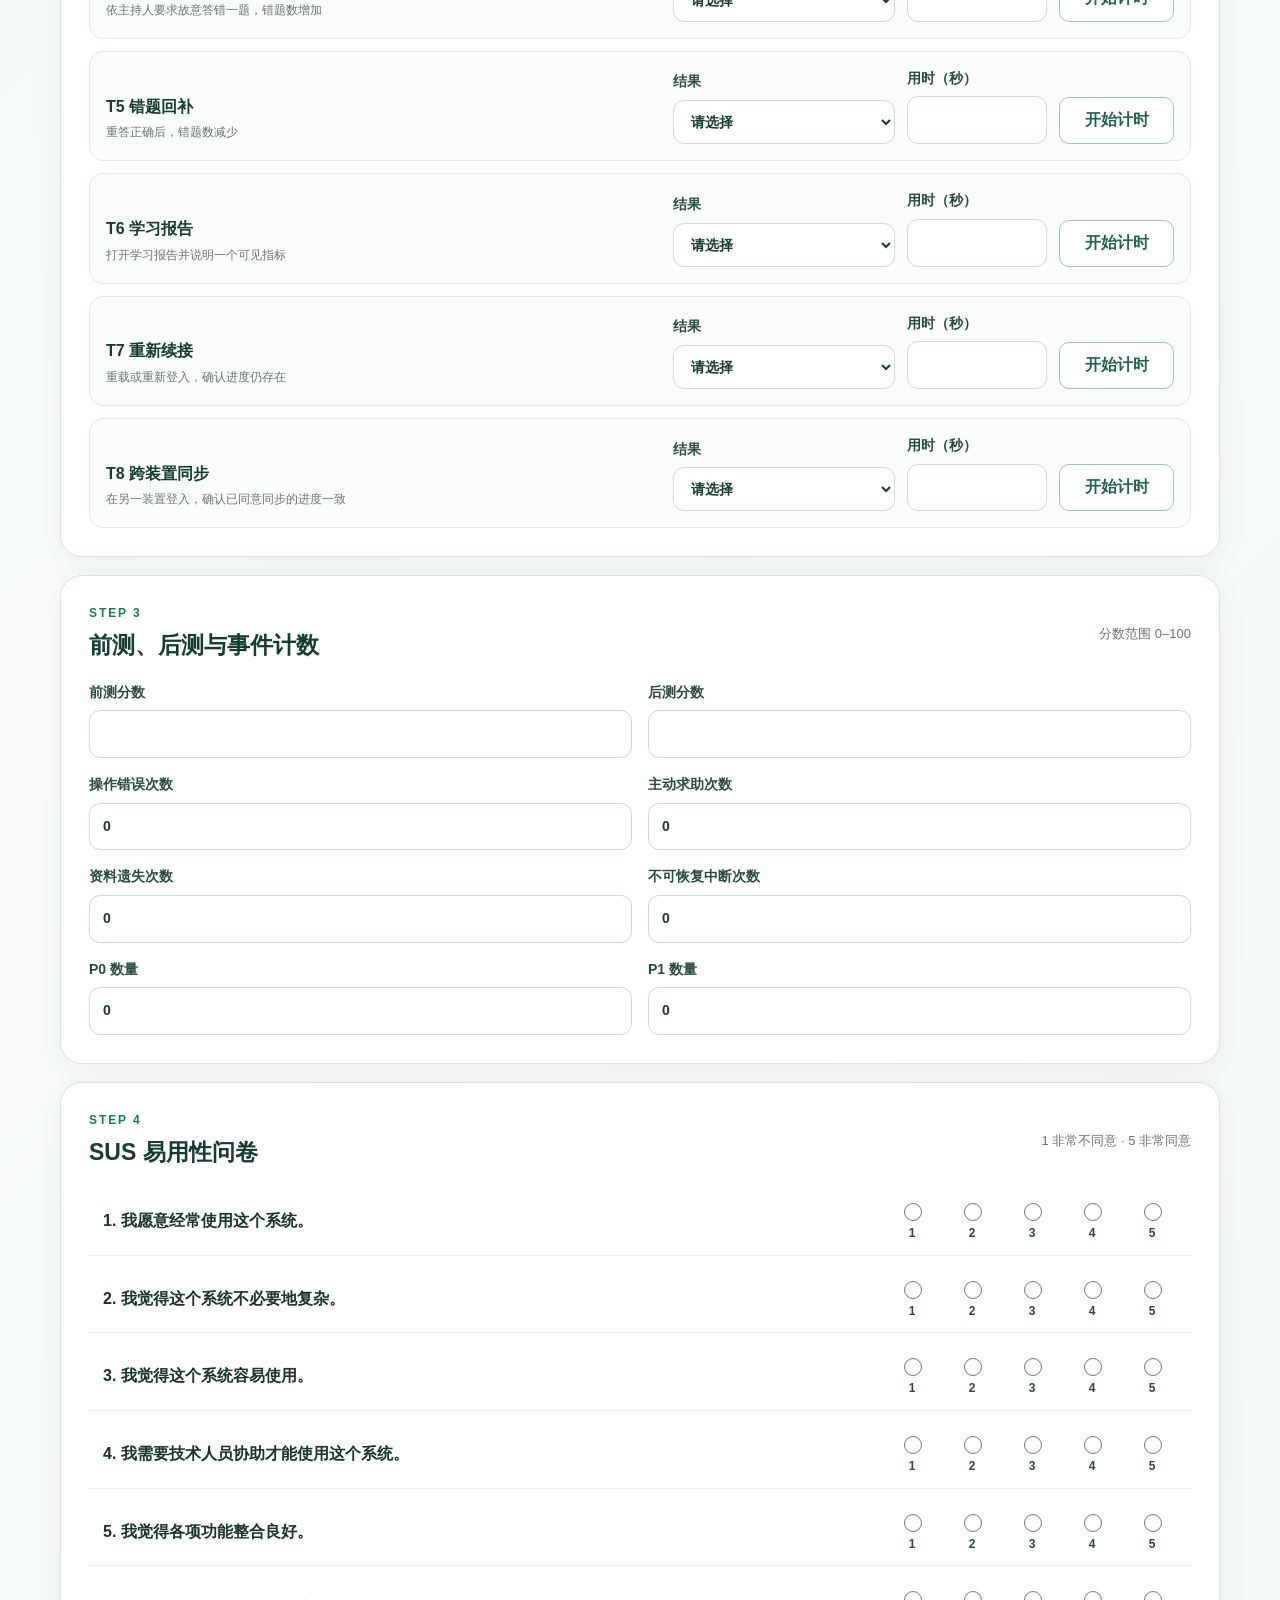
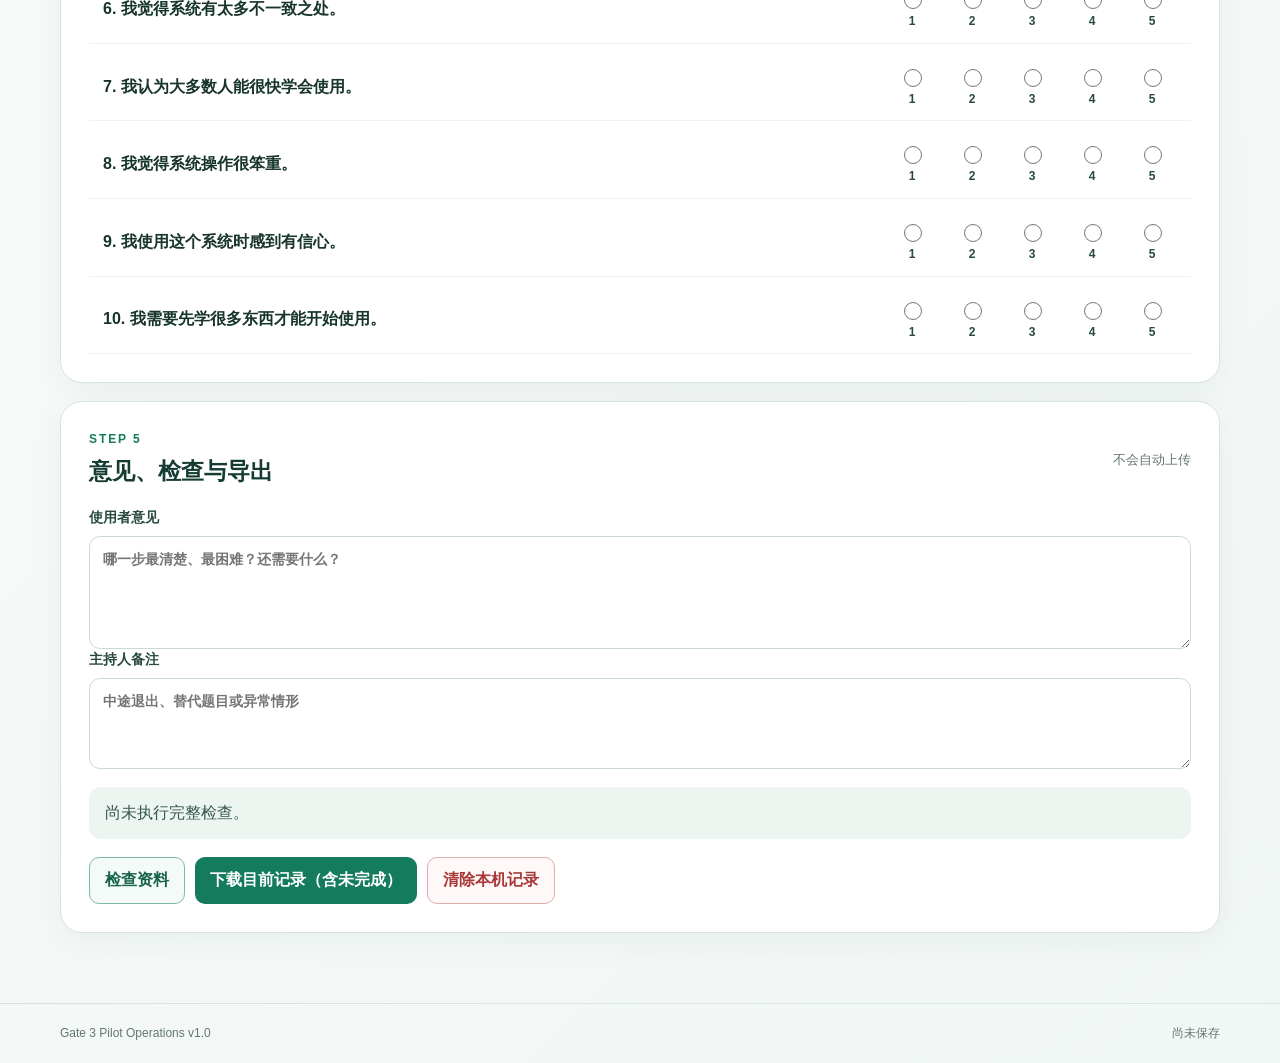
==== commit 2e882f2d: "release: prepare System-ESG V4.1.11 production" ====
--- a/pilot.html
+++ b/pilot.html
@@ -11,8 +11,8 @@
 </head>
 <body>
   <header class="topbar">
-    <a class="brand" href="index.html" aria-label="返回 System-ESG staging 首页"><span>ESG</span><b>Gate 3 真人试点</b></a>
-    <div class="top-actions"><span class="badge">V4.1.11 · GATE 3 PILOT</span><a href="index.html">返回候选版</a></div>
+    <a class="brand" href="index.html" aria-label="返回 System-ESG 首页"><span>ESG</span><b>Gate 3 真人试点</b></a>
+    <div class="top-actions"><span class="badge">V4.1.11 · GATE 3 PILOT</span><a href="index.html">返回正式版</a></div>
   </header>
 
   <main>
